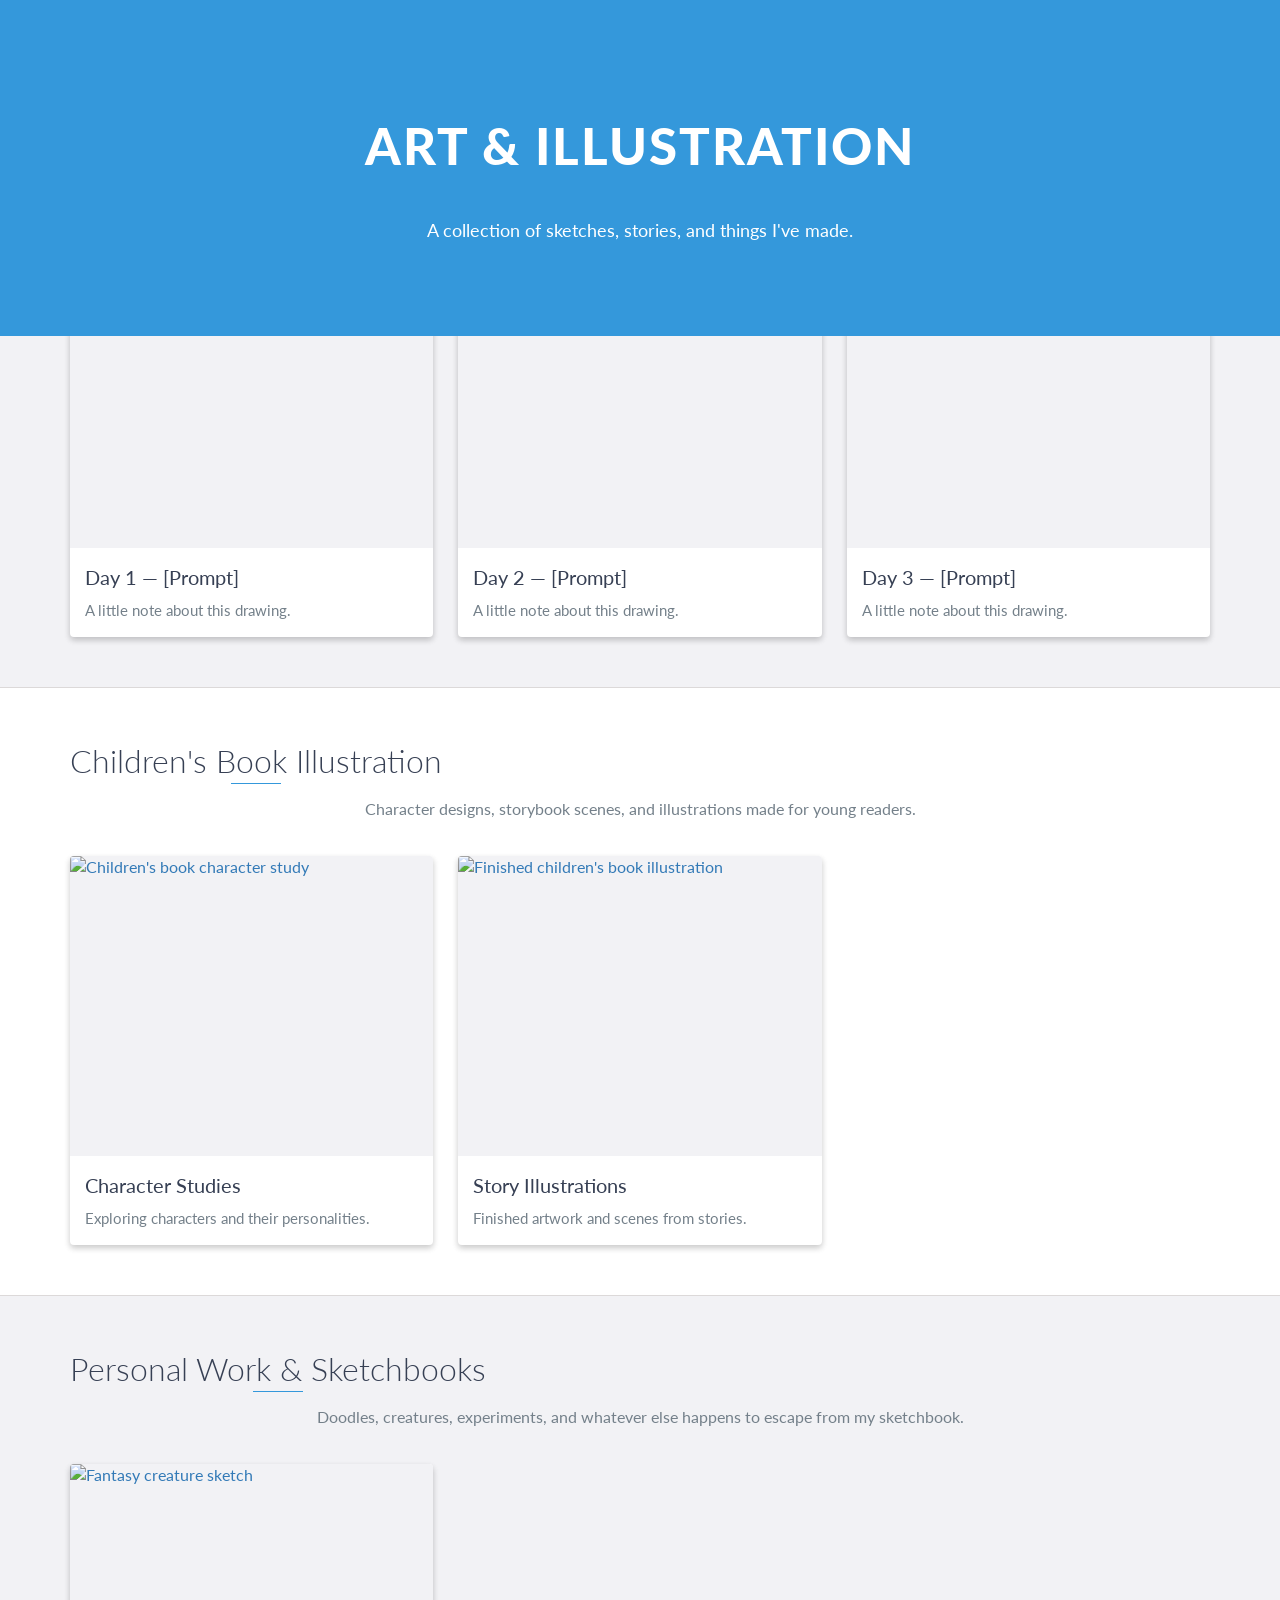
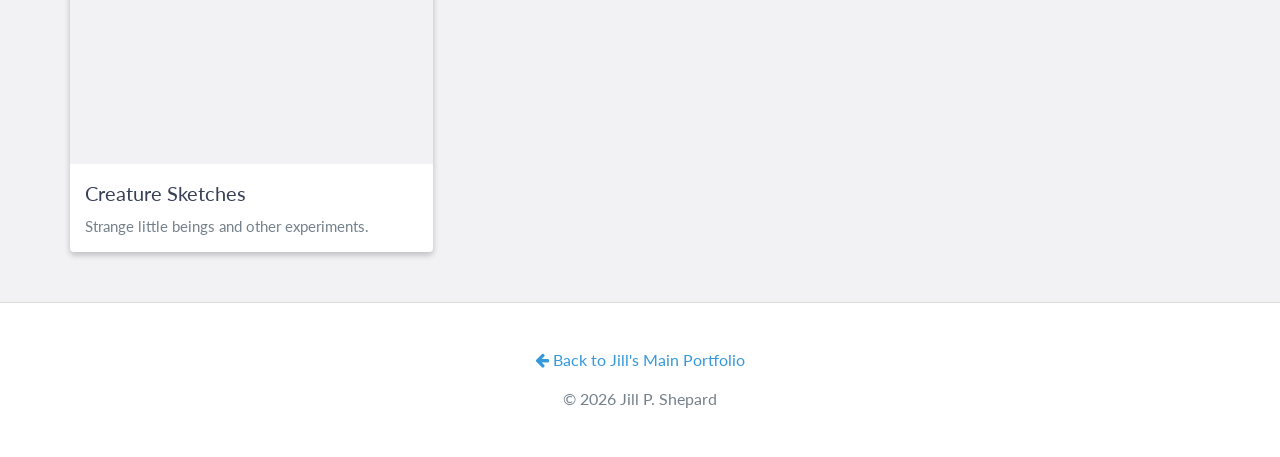
==== art.html @ 9b522738 "added art test page" ====
<!DOCTYPE html>
<html lang="en">
<head>
    <meta charset="utf-8">
    <meta name="viewport" content="width=device-width, initial-scale=1">

    <title>Art Portfolio | Jill P. Shepard</title>

    <link rel="shortcut icon" href="favicon.ico" type="image/x-icon">
    <link href="https://fonts.googleapis.com/css?family=Lato:300,400,700,900"
          rel="stylesheet">
    <link rel="stylesheet" href="libs/font-awesome/css/font-awesome.min.css">
    <link rel="stylesheet" href="css/bootstrap.min.css">
    <link rel="stylesheet" href="css/styles.css">

    <style>
        /* Art portfolio-specific styles */
        .art-nav {
            text-align: center;
            padding: 18px 15px;
            background: #fff;
            border-bottom: 1px solid #dcd9d9;
        }

        .art-nav a {
            display: inline-block;
            padding: 10px 14px;
            color: #3498db;
        }

        .art-hero {
            padding: 75px 15px;
            text-align: center;
            background: #3498db;
            color: #fff;
        }

        .art-hero h1 {
            font-size: 3.2em;
            font-weight: 900;
            text-transform: uppercase;
            letter-spacing: 0.04em;
        }

        .art-hero p {
            font-size: 1.15em;
            color: #fff;
        }

        .art-section {
            padding: 50px 15px;
            border-bottom: 1px solid #dcd9d9;
        }

        .art-section h2 {
            color: #374054;
            text-align: center;
            margin-bottom: 15px;
        }

        .art-description {
            max-width: 700px;
            margin: 0 auto 35px;
            text-align: center;
            color: #74808a;
        }

        .art-grid {
            display: grid;
            grid-template-columns: repeat(3, minmax(0, 1fr));
            gap: 25px;
        }

        .art-card {
            background: #fff;
            border-radius: 4px;
            overflow: hidden;
        }

        .art-card img {
            display: block;
            width: 100%;
            height: 300px;
            object-fit: contain;
            background: #f2f2f5;
            transition: transform 0.25s ease;
        }

        .art-card a:hover img {
            transform: scale(1.02);
        }

        .art-card-info {
            padding: 15px;
        }

        .art-card h3 {
            margin: 0 0 8px;
            color: #374054;
            font-size: 1.25em;
            font-weight: 400;
        }

        .art-card p {
            color: #74808a;
            margin: 0;
            font-size: 0.95em;
        }

        .art-footer {
            padding: 30px 15px;
            text-align: center;
            color: #74808a;
        }

        .art-footer a {
            color: #3498db;
        }

        @media (max-width: 767px) {
            .art-grid {
                grid-template-columns: repeat(2, minmax(0, 1fr));
                gap: 15px;
            }

            .art-card img {
                height: 220px;
            }

            .art-hero h1 {
                font-size: 2.2em;
            }
        }

        @media (max-width: 480px) {
            .art-grid {
                grid-template-columns: 1fr;
            }

            .art-card img {
                height: auto;
                max-height: 500px;
            }
        }
    </style>
</head>

<body>

    <nav class="art-nav" aria-label="Portfolio navigation">
        <a href="index.html">
            <i class="fa fa-arrow-left" aria-hidden="true"></i>
            Main Portfolio
        </a>
        <a href="#inktober">Inktober</a>
        <a href="#childrens-book">Children's Books</a>
        <a href="#personal-work">Personal Work</a>
    </nav>

    <header class="art-hero">
        <h1>Art & Illustration</h1>
        <p>A collection of sketches, stories, and things I've made.</p>
    </header>

    <main>

        <!-- INKTOBER -->
        <section id="inktober" class="art-section background-alt">
            <div class="container">
                <h2 class="heading">Inktober 2026 Sketches</h2>
                <p class="art-description">
                    A month of ink, imagination, and daily drawing.
                    A collection of sketches from Inktober 2026.
                </p>

                <div class="art-grid">

                    <article class="art-card shadow-large">
                        <a href="images/inktober/day-01.jpg"
                           target="_blank"
                           aria-label="View Inktober Day 1 artwork">
                            <img src="images/inktober/day-01.jpg"
                                 alt="Inktober Day 1 sketch"
                                 loading="lazy">
                        </a>
                        <div class="art-card-info">
                            <h3>Day 1 — [Prompt]</h3>
                            <p>A little note about this drawing.</p>
                        </div>
                    </article>

                    <article class="art-card shadow-large">
                        <a href="images/inktober/day-02.jpg"
                           target="_blank"
                           aria-label="View Inktober Day 2 artwork">
                            <img src="images/inktober/day-02.jpg"
                                 alt="Inktober Day 2 sketch"
                                 loading="lazy">
                        </a>
                        <div class="art-card-info">
                            <h3>Day 2 — [Prompt]</h3>
                            <p>A little note about this drawing.</p>
                        </div>
                    </article>

                    <article class="art-card shadow-large">
                        <a href="images/inktober/day-03.jpg"
                           target="_blank"
                           aria-label="View Inktober Day 3 artwork">
                            <img src="images/inktober/day-03.jpg"
                                 alt="Inktober Day 3 sketch"
                                 loading="lazy">
                        </a>
                        <div class="art-card-info">
                            <h3>Day 3 — [Prompt]</h3>
                            <p>A little note about this drawing.</p>
                        </div>
                    </article>

                </div>
            </div>
        </section>

        <!-- CHILDREN'S BOOK ILLUSTRATION -->
        <section id="childrens-book" class="art-section">
            <div class="container">
                <h2 class="heading">Children's Book Illustration</h2>
                <p class="art-description">
                    Character designs, storybook scenes, and illustrations
                    made for young readers.
                </p>

                <div class="art-grid">

                    <article class="art-card shadow-large">
                        <a href="images/childrens-book/character-study.jpg"
                           target="_blank">
                            <img
                                src="images/childrens-book/character-study.jpg"
                                alt="Children's book character study"
                                loading="lazy">
                        </a>
                        <div class="art-card-info">
                            <h3>Character Studies</h3>
                            <p>Exploring characters and their personalities.</p>
                        </div>
                    </article>

                    <article class="art-card shadow-large">
                        <a href="images/childrens-book/finished-illustration.jpg"
                           target="_blank">
                            <img
                                src="images/childrens-book/finished-illustration.jpg"
                                alt="Finished children's book illustration"
                                loading="lazy">
                        </a>
                        <div class="art-card-info">
                            <h3>Story Illustrations</h3>
                            <p>Finished artwork and scenes from stories.</p>
                        </div>
                    </article>

                </div>
            </div>
        </section>

        <!-- PERSONAL WORK -->
        <section id="personal-work" class="art-section background-alt">
            <div class="container">
                <h2 class="heading">Personal Work & Sketchbooks</h2>
                <p class="art-description">
                    Doodles, creatures, experiments, and whatever else
                    happens to escape from my sketchbook.
                </p>

                <div class="art-grid">

                    <article class="art-card shadow-large">
                        <a href="images/personal-art/creature-sketch.jpg"
                           target="_blank">
                            <img
                                src="images/personal-art/creature-sketch.jpg"
                                alt="Fantasy creature sketch"
                                loading="lazy">
                        </a>
                        <div class="art-card-info">
                            <h3>Creature Sketches</h3>
                            <p>Strange little beings and other experiments.</p>
                        </div>
                    </article>

                </div>
            </div>
        </section>

    </main>

    <footer class="art-footer">
        <p>
            <a href="index.html">
                <i class="fa fa-arrow-left" aria-hidden="true"></i>
                Back to Jill's Main Portfolio
            </a>
        </p>
        <p>&copy; 2026 Jill P. Shepard</p>
    </footer>

</body>
</html>
---- css/styles.css ----
/*!
    Title: Dev Portfolio Template
    Version: 1.2.2
    Last Change: 03/25/2020
    Author: Ryan Fitzgerald
    Repo: https://github.com/RyanFitzgerald/devportfolio-template
    Issues: https://github.com/RyanFitzgerald/devportfolio-template/issues

    Description: This file contains all the styles associated with the page
    that don't come from third party libraries. This file gets compiled using
    Gulp and send to the /css folder which is then loaded on the page.
*/body{font-family:'Lato', sans-serif;font-size:16px}body.active{overflow:hidden;z-index:-1}.no-js #experience-timeline>div{background:#fff;padding:10px;margin-bottom:10px;border:1px solid #dcd9d9}.no-js #experience-timeline>div h3{font-size:1.5em;font-weight:300;color:#374054;display:inline-block;margin:0}.no-js #experience-timeline>div h4{font-size:1.2em;font-weight:300;color:#7e8890;margin:0 0 15px 0}.no-js #experience-timeline>div p{color:#74808a;font-size:0.9em;margin:0}.no-js #experience-timeline:before,.no-js #experience-timeline:after{content:none}@keyframes dropHeader{0%{transform:translateY(-100%)}100%{transform:translateY(0)}}header{position:absolute;top:0;left:0;right:0;text-align:center;z-index:10;animation-name:dropHeader;animation-iteration-count:1;animation-timing-function:ease;animation-duration:0.75s}header ul{display:inline-block;background:#fff;text-align:center;padding:10px;margin:0;border-bottom-right-radius:4px;border-bottom-left-radius:4px}header li{display:inline-block}header a{display:block;color:#3498db;padding:10px}header a:hover{color:#217dbb;text-decoration:none;background:#eee;border-radius:4px}header a:focus{color:#3498db;text-decoration:none}header.active{display:block}header.sticky{position:fixed;z-index:999}#menu.active{display:block}#mobile-menu-open{display:none;cursor:pointer;position:fixed;right:15px;top:10px;color:#3498db;font-size:1.5em;z-index:20;padding:0 7px;border-radius:4px;background:#fff}#mobile-menu-close{display:none;text-align:right;width:100%;background:#fff;font-size:1.5em;padding-right:15px;padding-top:10px;cursor:pointer;color:#3498db}#mobile-menu-close span{font-size:0.5em;text-transform:uppercase}#mobile-menu-close i{vertical-align:middle}footer{padding:50px 0}.copyright{padding-top:20px}.copyright p{margin:0;color:#74808a}.top{text-align:center}.top span{cursor:pointer;display:block;margin:15px auto 0 auto;width:35px;height:35px;border-radius:50%;border:3px solid #b9bfc4;text-align:center}.top i{color:#74808a}.social{text-align:right}.social ul{margin:5px 0 0 0;padding:0}.social li{display:inline-block;font-size:1.25em;list-style:none}.social a{display:block;color:#74808a;padding:10px}.social a:hover{color:#3498db}.btn-rounded-white{display:inline-block;color:#fff;padding:15px 25px;border:3px solid #fff;border-radius:30px;transition:.5s ease all}.btn-rounded-blue{display:inline-block;color:#3498db;padding:15px 25px;border:3px solid #3498db;border-radius:30px;transition:.5s ease all}.btn-rounded-white:hover{color:#3498db;background:#fff;text-decoration:none}.btn-rounded-blue:hover{color:#227cb8;background:#97d0f7;text-decoration:none}.shadow{box-shadow:0 1px 3px rgba(0,0,0,0.12),0 1px 2px rgba(0,0,0,0.24)}.shadow-large{box-shadow:0 3px 6px rgba(0,0,0,0.08),0 3px 6px rgba(0,0,0,0.15)}.heading{position:relative;display:inline-block;font-size:2em;font-weight:300;margin:0 0 30px 0}.heading:after{position:absolute;content:'';top:100%;height:1px;width:50px;left:0;right:0;margin:0 auto;background:#3498db}.background-alt{background:#f2f2f5}#lead{position:relative;height:100vh;min-height:500px;max-height:1080px;background:url(../images/lead-bg.jpg);background-size:cover;padding:15px;overflow:hidden}#lead-content{position:absolute;z-index:10;top:50%;left:50%;transform:translate(-50%, -50%);text-align:center}#lead-content h1,#lead-content h2{margin:0}#lead-content h1{color:#fff;font-weight:900;font-size:5em;text-transform:uppercase;letter-spacing:0.05em;line-height:0.9em}#lead-content h2{color:#a0cfee;font-weight:500;font-size:2.25em;margin-bottom:15px}#lead-overlay{position:absolute;height:100%;width:100%;top:0;right:0;bottom:0;left:0;background:rgba(33,125,187,0.95);z-index:1}#lead-down{position:absolute;left:0;right:0;width:100%;text-align:center;z-index:10;bottom:15px;color:#fff}#lead-down span{cursor:pointer;display:block;margin:0 auto;width:35px;height:35px;border-radius:50%;border:3px solid #a0cfee;text-align:center}#lead-down i{animation:pulsate 1.5s ease;animation-iteration-count:infinite;padding-top:5px}@keyframes pulsate{0%{transform:scale(1, 1)}50%{transform:scale(1.2, 1.2)}100%{transform:scale(1, 1)}}#about{padding:75px 15px;border-bottom:1px solid #dcd9d9}#about h2{color:#374054}#about p{color:#74808a;margin:0}#experience{padding:50px 15px;text-align:center;border-bottom:1px solid #dcd9d9}#experience h2{color:#374054}#experience-timeline{margin:30px auto 0 auto;position:relative;max-width:1000px}#experience-timeline:before{position:absolute;content:'';top:0;bottom:0;left:303px;right:auto;height:100%;width:3px;background:#3498db;z-index:0}#experience-timeline:after{position:absolute;content:'';width:3px;height:40px;background:#3498db;background:linear-gradient(to bottom, #3498db, rgba(52,152,219,0));top:100%;left:303px}.vtimeline-content{margin-left:350px;background:#fff;border:1px solid #e6e6e6;padding:15px;border-radius:3px;text-align:left}.vtimeline-content h3{font-size:1.5em;font-weight:300;color:#374054;display:inline-block;margin:0}.vtimeline-content h4{font-size:1.2em;font-weight:300;color:#7e8890;margin:0 0 15px 0}.vtimeline-content p{color:#74808a;font-size:0.9em;margin:0}.vtimeline-point{position:relative;display:block;vertical-align:top;margin-bottom:30px}.vtimeline-icon{position:relative;color:#fff;width:50px;height:50px;background:#3498db;border-radius:50%;float:left;z-index:99;margin-left:280px}.vtimeline-icon i{display:block;font-size:2em;margin-top:10px}.vtimeline-date{width:260px;text-align:right;position:absolute;left:0;top:10px;font-weight:300;color:#374054}#certifications,#publications,#community,#education{padding:50px 15px 20px 15px;border-bottom:1px solid #dcd9d9;text-align:center}#certifications,#publications,#community,#education h2{color:#374054;margin-bottom:50px}.education-block{max-width:700px;margin:0 auto 30px auto;padding:15px;border:1px solid #dcd9d9;text-align:left}.education-block h3{font-weight:500;float:left;margin:0;color:#374054}.education-block span{color:#74808a;float:right}.education-block h4{color:#74808a;clear:both;font-weight:500;margin:0 0 15px 0}.education-block p,.education-block ul{margin:0;color:#74808a;font-size:0.9em}.education-block ul{padding:0 0 0 15px}#projects{padding:50px 15px;border-bottom:1px solid #dcd9d9;text-align:center}#projects h2{color:#374054;margin-bottom:50px}.project{position:relative;max-width:900px;margin:0 auto 30px auto;overflow:hidden;background:#fff;border-radius:4px}.project-image{float:left}.project-info{position:absolute;top:50%;transform:translateY(-50%);margin-left:300px;padding:15px}.project-info h3{font-size:1.5em;font-weight:300;color:#374054;margin:0 0 15px 0}.project-info p{color:#74808a;margin:0 0 15px 0;font-size:0.9em}.no-image .project-info{position:relative;margin:0;padding:30px 15px;transform:none}#more-projects{display:none}#skills{padding:50px 15px;text-align:center}#skills h2{color:#374054;margin-bottom:50px}#skills ul{display:block;margin:0 auto;padding:0;max-width:800px}#skills li{display:inline-block;margin:7px;padding:5px 10px;color:#374054;background:#e4e4ea;list-style:none;cursor:default;font-size:1.2em}#contact{padding:50px 15px;background:#3498db;text-align:center}#contact h2{margin:0 0 15px 0;color:#fff;font-weight:500}#contact-form{max-width:500px;margin:0 auto}#contact-form input,#contact-form textarea{display:block;width:100%;padding:10px;border-radius:4px;border:none;margin-bottom:10px;background:#1d6fa5;color:#fff;transition:.5s ease all}#contact-form input::-webkit-input-placeholder,#contact-form textarea::-webkit-input-placeholder{color:#fff}#contact-form input:-moz-placeholder,#contact-form textarea:-moz-placeholder{color:#fff;opacity:1}#contact-form input::-moz-placeholder,#contact-form textarea::-moz-placeholder{color:#fff;opacity:1}#contact-form input:-ms-input-placeholder,#contact-form textarea:-ms-input-placeholder{color:#fff}#contact-form input:focus,#contact-form textarea:focus{outline:none;background:#16527a}#contact-form textarea{height:150px;resize:none}#contact-form button{display:block;width:100%;background:#fff;border-radius:4px;padding:5px 10px;border:none;color:#3498db;font-weight:700;box-shadow:0 1px 3px rgba(0,0,0,0.12),0 1px 2px rgba(0,0,0,0.24);transition:.5s ease all}#contact-form button:hover{box-shadow:0 10px 20px rgba(0,0,0,0.19),0 6px 6px rgba(0,0,0,0.23)}.optional-section{padding:50px 15px;text-align:center;border-top:1px solid #dcd9d9}.optional-section h2{color:#374054}.optional-section-block{max-width:700px;margin:0 auto 30px auto;padding:15px;border:1px solid #dcd9d9;background:#fff;text-align:center}.optional-section-block h3{font-weight:500;margin:0 0 15px 0;color:#374054}.optional-section-block h4{color:#74808a;clear:both;font-weight:500;margin:0 0 15px 0}.optional-section-block p,.optional-section-block ul{margin:0 0 15px 0;color:#74808a;font-size:0.9em}.optional-section-block ul{padding:0 0 0 15px}@media only screen and (max-width: 750px){#experience-timeline:before,#experience-timeline:after{left:23px}.vtimeline-date{width:auto;text-align:left;position:relative;margin-bottom:15px;display:block;margin-left:70px}.vtimeline-icon{margin-left:0}.vtimeline-content{margin-left:70px}}@media only screen and (max-width: 992px){#lead{height:auto;min-height:auto;max-height:auto;padding:100px 15px}#lead-content{position:relative;transform:none;left:auto;top:auto}#lead-content h1{font-size:3em}#lead-content h2{font-size:1.75em}#about{text-align:center}#about p{text-align:left}}@media only screen and (max-width: 768px){header{position:fixed;display:none;z-index:999;animation:none;bottom:0;height:100%}#mobile-menu-open,#mobile-menu-close{display:block}#menu{height:100%;overflow-y:auto;box-shadow:none;border-radius:0;width:100%}#menu li{display:block;margin-bottom:10px}#lead-content h1{font-size:2em}#lead-content h2{font-size:1.3em}#lead-content a{padding:10px 20px}#lead-down{display:none}.education-block h3,.education-block span{float:none}.project-image{display:none}.project-info{position:relative;margin:0;padding:30px 15px;top:auto;transform:none}footer{text-align:center}.social{text-align:center}}@media only screen and (max-width: 480px){#lead-content h1{font-size:1.5em}#lead-content h2{font-size:1em}#lead-content a{font-size:0.9em;padding:5px 10px}}
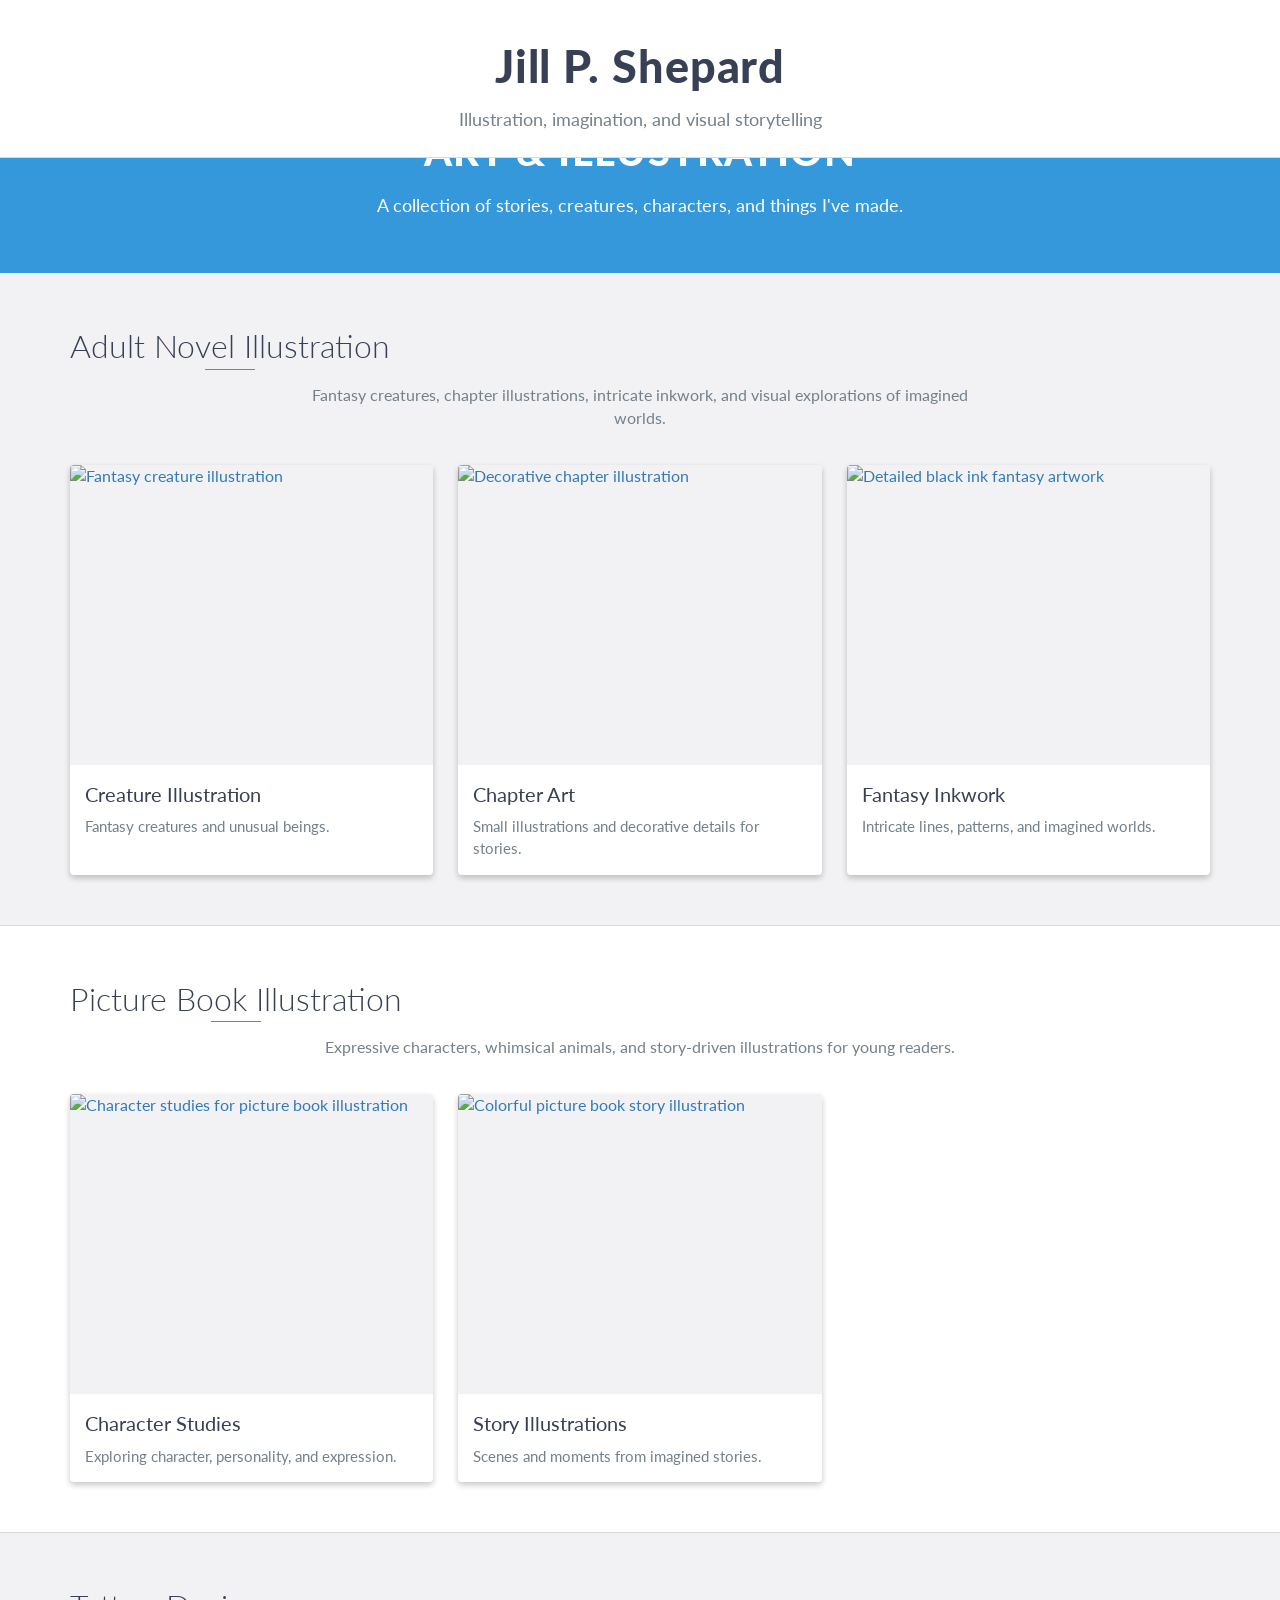
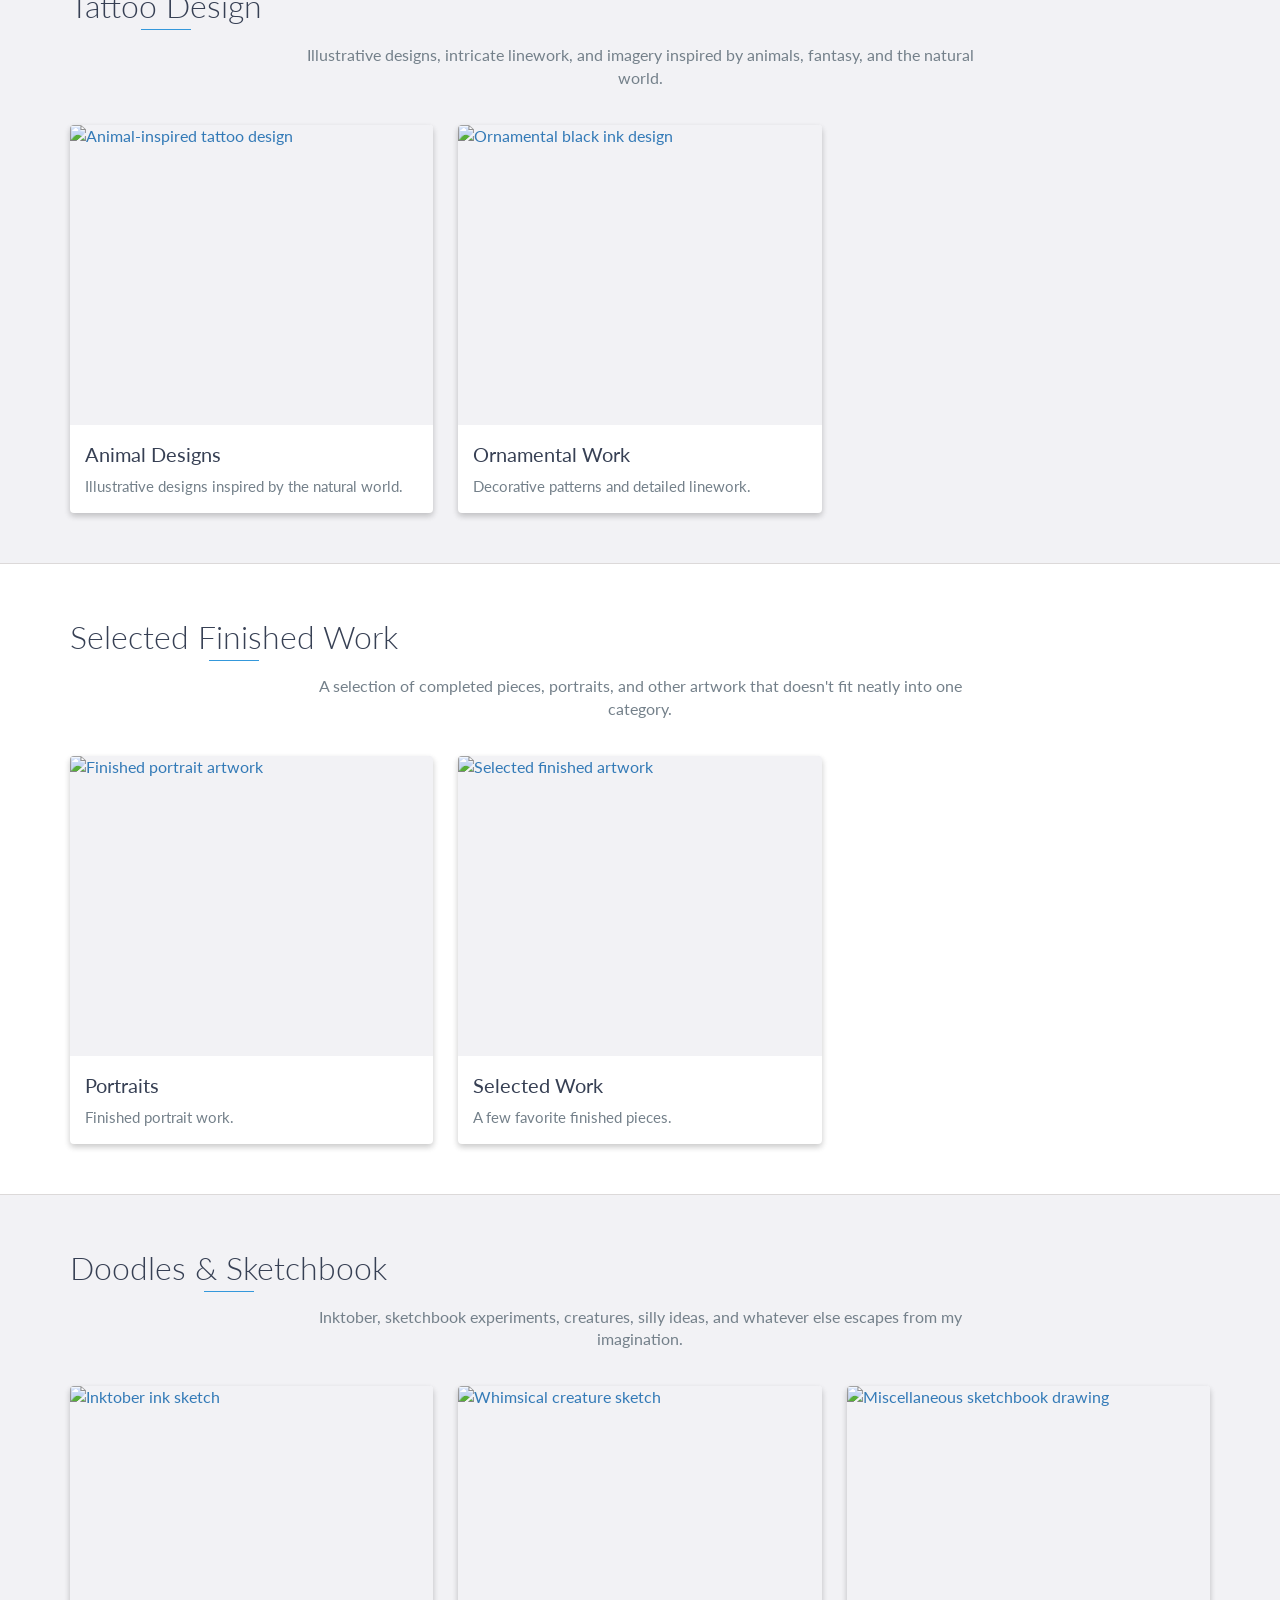
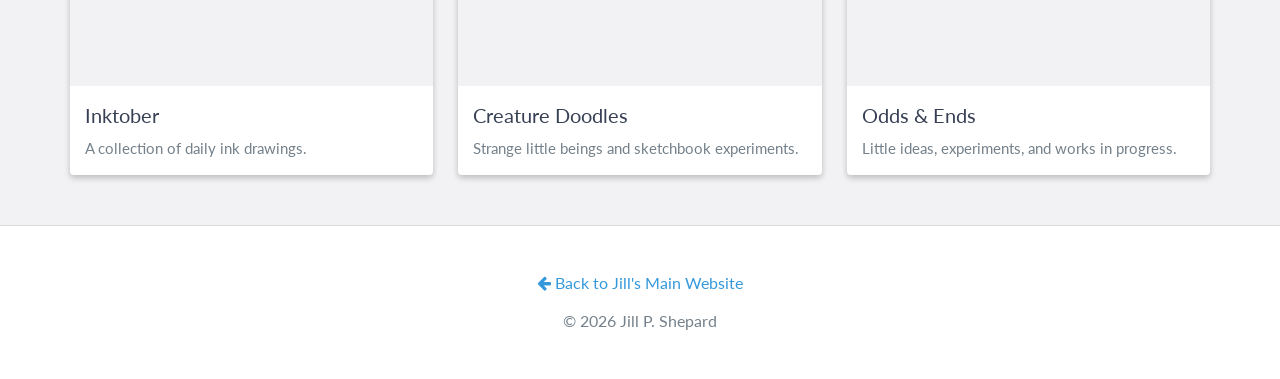
==== commit 1ff7a630: "update index to current year and update art page layout" ====
--- a/art.html
+++ b/art.html
@@ -5,7 +5,7 @@
     <meta charset="utf-8">
     <meta name="viewport" content="width=device-width, initial-scale=1">
 
-    <title>Art Portfolio | Jill P. Shepard</title>
+    <title>Art & Illustration | Jill P. Shepard</title>
 
     <link rel="shortcut icon" href="favicon.ico" type="image/x-icon">
     <link href="https://fonts.googleapis.com/css?family=Lato:300,400,700,900"
@@ -16,34 +16,58 @@
 
     <style>
         /* Art portfolio-specific styles */
-        .art-nav {
-            text-align: center;
-            padding: 18px 15px;
+        .art-header {
+            padding: 35px 15px 25px;
+            text-align: center;
             background: #fff;
             border-bottom: 1px solid #dcd9d9;
         }
 
+        .art-header h1 {
+            margin: 0 0 8px;
+            color: #374054;
+            font-size: 2.8em;
+            font-weight: 900;
+            letter-spacing: 0.02em;
+        }
+
+        .art-header p {
+            margin: 0;
+            color: #74808a;
+            font-size: 1.1em;
+        }
+
+        .art-nav {
+            text-align: center;
+            padding: 14px 15px;
+            background: #fff;
+            border-bottom: 1px solid #dcd9d9;
+        }
+
         .art-nav a {
             display: inline-block;
-            padding: 10px 14px;
+            padding: 8px 12px;
             color: #3498db;
         }
 
         .art-hero {
-            padding: 75px 15px;
+            padding: 55px 15px;
             text-align: center;
             background: #3498db;
             color: #fff;
         }
 
-        .art-hero h1 {
-            font-size: 3.2em;
+        .art-hero h2 {
+            margin: 0 0 12px;
+            color: #fff;
+            font-size: 2.5em;
             font-weight: 900;
             text-transform: uppercase;
             letter-spacing: 0.04em;
         }
 
         .art-hero p {
+            margin: 0;
             font-size: 1.15em;
             color: #fff;
         }
@@ -51,6 +75,7 @@
         .art-section {
             padding: 50px 15px;
             border-bottom: 1px solid #dcd9d9;
+            scroll-margin-top: 20px;
         }
 
         .art-section h2 {
@@ -76,6 +101,12 @@
             background: #fff;
             border-radius: 4px;
             overflow: hidden;
+        }
+
+        .art-card a {
+            display: block;
+            overflow: hidden;
+            background: #f2f2f5;
         }
 
         .art-card img {
@@ -128,8 +159,16 @@
                 height: 220px;
             }
 
-            .art-hero h1 {
+            .art-header h1 {
                 font-size: 2.2em;
+            }
+
+            .art-hero h2 {
+                font-size: 2em;
+            }
+
+            .art-nav a {
+                padding: 8px;
             }
         }
 
@@ -148,73 +187,86 @@
 
 <body>
 
+    <!-- NAME AT THE TOP -->
+    <header class="art-header">
+        <h1>Jill P. Shepard</h1>
+        <p>Illustration, imagination, and visual storytelling</p>
+    </header>
+
+    <!-- PORTFOLIO NAVIGATION -->
     <nav class="art-nav" aria-label="Portfolio navigation">
         <a href="index.html">
             <i class="fa fa-arrow-left" aria-hidden="true"></i>
-            Main Portfolio
+            Main Website
         </a>
-        <a href="#inktober">Inktober</a>
-        <a href="#childrens-book">Children's Books</a>
-        <a href="#personal-work">Personal Work</a>
+        <a href="#adult-novel">Adult Novel Illustration</a>
+        <a href="#picture-book">Picture Book Illustration</a>
+        <a href="#tattoo-design">Tattoo Design</a>
+        <a href="#finished-work">Selected Finished Work</a>
+        <a href="#doodles">Doodles & Sketchbook</a>
     </nav>
 
-    <header class="art-hero">
-        <h1>Art & Illustration</h1>
-        <p>A collection of sketches, stories, and things I've made.</p>
-    </header>
+    <!-- INTRODUCTION -->
+    <div class="art-hero">
+        <h2>Art & Illustration</h2>
+        <p>A collection of stories, creatures, characters, and things I've made.</p>
+    </div>
 
     <main>
 
-        <!-- INKTOBER -->
-        <section id="inktober" class="art-section background-alt">
+        <!-- ADULT NOVEL ILLUSTRATION -->
+        <section id="adult-novel" class="art-section background-alt">
             <div class="container">
-                <h2 class="heading">Inktober 2026 Sketches</h2>
+                <h2 class="heading">Adult Novel Illustration</h2>
                 <p class="art-description">
-                    A month of ink, imagination, and daily drawing.
-                    A collection of sketches from Inktober 2026.
+                    Fantasy creatures, chapter illustrations, intricate inkwork,
+                    and visual explorations of imagined worlds.
                 </p>
 
                 <div class="art-grid">
 
                     <article class="art-card shadow-large">
-                        <a href="images/inktober/day-01.jpg"
-                           target="_blank"
-                           aria-label="View Inktober Day 1 artwork">
-                            <img src="images/inktober/day-01.jpg"
-                                 alt="Inktober Day 1 sketch"
-                                 loading="lazy">
-                        </a>
-                        <div class="art-card-info">
-                            <h3>Day 1 — [Prompt]</h3>
-                            <p>A little note about this drawing.</p>
-                        </div>
-                    </article>
-
-                    <article class="art-card shadow-large">
-                        <a href="images/inktober/day-02.jpg"
-                           target="_blank"
-                           aria-label="View Inktober Day 2 artwork">
-                            <img src="images/inktober/day-02.jpg"
-                                 alt="Inktober Day 2 sketch"
-                                 loading="lazy">
-                        </a>
-                        <div class="art-card-info">
-                            <h3>Day 2 — [Prompt]</h3>
-                            <p>A little note about this drawing.</p>
-                        </div>
-                    </article>
-
-                    <article class="art-card shadow-large">
-                        <a href="images/inktober/day-03.jpg"
-                           target="_blank"
-                           aria-label="View Inktober Day 3 artwork">
-                            <img src="images/inktober/day-03.jpg"
-                                 alt="Inktober Day 3 sketch"
-                                 loading="lazy">
-                        </a>
-                        <div class="art-card-info">
-                            <h3>Day 3 — [Prompt]</h3>
-                            <p>A little note about this drawing.</p>
+                        <a href="images/adult-novel/creature-illustration.jpg"
+                           target="_blank"
+                           rel="noopener noreferrer"
+                           aria-label="View creature illustration">
+                            <img src="images/adult-novel/creature-illustration.jpg"
+                                 alt="Fantasy creature illustration"
+                                 loading="lazy">
+                        </a>
+                        <div class="art-card-info">
+                            <h3>Creature Illustration</h3>
+                            <p>Fantasy creatures and unusual beings.</p>
+                        </div>
+                    </article>
+
+                    <article class="art-card shadow-large">
+                        <a href="images/adult-novel/chapter-art.jpg"
+                           target="_blank"
+                           rel="noopener noreferrer"
+                           aria-label="View chapter illustration">
+                            <img src="images/adult-novel/chapter-art.jpg"
+                                 alt="Decorative chapter illustration"
+                                 loading="lazy">
+                        </a>
+                        <div class="art-card-info">
+                            <h3>Chapter Art</h3>
+                            <p>Small illustrations and decorative details for stories.</p>
+                        </div>
+                    </article>
+
+                    <article class="art-card shadow-large">
+                        <a href="images/adult-novel/fantasy-ink.jpg"
+                           target="_blank"
+                           rel="noopener noreferrer"
+                           aria-label="View fantasy ink illustration">
+                            <img src="images/adult-novel/fantasy-ink.jpg"
+                                 alt="Detailed black ink fantasy artwork"
+                                 loading="lazy">
+                        </a>
+                        <div class="art-card-info">
+                            <h3>Fantasy Inkwork</h3>
+                            <p>Intricate lines, patterns, and imagined worlds.</p>
                         </div>
                     </article>
 
@@ -222,42 +274,44 @@
             </div>
         </section>
 
-        <!-- CHILDREN'S BOOK ILLUSTRATION -->
-        <section id="childrens-book" class="art-section">
+        <!-- PICTURE BOOK ILLUSTRATION -->
+        <section id="picture-book" class="art-section">
             <div class="container">
-                <h2 class="heading">Children's Book Illustration</h2>
+                <h2 class="heading">Picture Book Illustration</h2>
                 <p class="art-description">
-                    Character designs, storybook scenes, and illustrations
-                    made for young readers.
+                    Expressive characters, whimsical animals, and story-driven
+                    illustrations for young readers.
                 </p>
 
                 <div class="art-grid">
 
                     <article class="art-card shadow-large">
-                        <a href="images/childrens-book/character-study.jpg"
-                           target="_blank">
-                            <img
-                                src="images/childrens-book/character-study.jpg"
-                                alt="Children's book character study"
-                                loading="lazy">
+                        <a href="images/picture-book/character-studies.jpg"
+                           target="_blank"
+                           rel="noopener noreferrer"
+                           aria-label="View picture book character studies">
+                            <img src="images/picture-book/character-studies.jpg"
+                                 alt="Character studies for picture book illustration"
+                                 loading="lazy">
                         </a>
                         <div class="art-card-info">
                             <h3>Character Studies</h3>
-                            <p>Exploring characters and their personalities.</p>
-                        </div>
-                    </article>
-
-                    <article class="art-card shadow-large">
-                        <a href="images/childrens-book/finished-illustration.jpg"
-                           target="_blank">
-                            <img
-                                src="images/childrens-book/finished-illustration.jpg"
-                                alt="Finished children's book illustration"
-                                loading="lazy">
+                            <p>Exploring character, personality, and expression.</p>
+                        </div>
+                    </article>
+
+                    <article class="art-card shadow-large">
+                        <a href="images/picture-book/story-illustration.jpg"
+                           target="_blank"
+                           rel="noopener noreferrer"
+                           aria-label="View picture book story illustration">
+                            <img src="images/picture-book/story-illustration.jpg"
+                                 alt="Colorful picture book story illustration"
+                                 loading="lazy">
                         </a>
                         <div class="art-card-info">
                             <h3>Story Illustrations</h3>
-                            <p>Finished artwork and scenes from stories.</p>
+                            <p>Scenes and moments from imagined stories.</p>
                         </div>
                     </article>
 
@@ -265,28 +319,149 @@
             </div>
         </section>
 
-        <!-- PERSONAL WORK -->
-        <section id="personal-work" class="art-section background-alt">
+        <!-- TATTOO DESIGN -->
+        <section id="tattoo-design" class="art-section background-alt">
             <div class="container">
-                <h2 class="heading">Personal Work & Sketchbooks</h2>
+                <h2 class="heading">Tattoo Design</h2>
                 <p class="art-description">
-                    Doodles, creatures, experiments, and whatever else
-                    happens to escape from my sketchbook.
+                    Illustrative designs, intricate linework, and imagery inspired
+                    by animals, fantasy, and the natural world.
                 </p>
 
                 <div class="art-grid">
 
                     <article class="art-card shadow-large">
-                        <a href="images/personal-art/creature-sketch.jpg"
-                           target="_blank">
-                            <img
-                                src="images/personal-art/creature-sketch.jpg"
-                                alt="Fantasy creature sketch"
-                                loading="lazy">
-                        </a>
-                        <div class="art-card-info">
-                            <h3>Creature Sketches</h3>
-                            <p>Strange little beings and other experiments.</p>
+                        <a href="images/tattoo-design/animal-design.jpg"
+                           target="_blank"
+                           rel="noopener noreferrer"
+                           aria-label="View animal tattoo design">
+                            <img src="images/tattoo-design/animal-design.jpg"
+                                 alt="Animal-inspired tattoo design"
+                                 loading="lazy">
+                        </a>
+                        <div class="art-card-info">
+                            <h3>Animal Designs</h3>
+                            <p>Illustrative designs inspired by the natural world.</p>
+                        </div>
+                    </article>
+
+                    <article class="art-card shadow-large">
+                        <a href="images/tattoo-design/ornamental-design.jpg"
+                           target="_blank"
+                           rel="noopener noreferrer"
+                           aria-label="View ornamental tattoo design">
+                            <img src="images/tattoo-design/ornamental-design.jpg"
+                                 alt="Ornamental black ink design"
+                                 loading="lazy">
+                        </a>
+                        <div class="art-card-info">
+                            <h3>Ornamental Work</h3>
+                            <p>Decorative patterns and detailed linework.</p>
+                        </div>
+                    </article>
+
+                </div>
+            </div>
+        </section>
+
+        <!-- SELECTED FINISHED WORK -->
+        <section id="finished-work" class="art-section">
+            <div class="container">
+                <h2 class="heading">Selected Finished Work</h2>
+                <p class="art-description">
+                    A selection of completed pieces, portraits, and other artwork
+                    that doesn't fit neatly into one category.
+                </p>
+
+                <div class="art-grid">
+
+                    <article class="art-card shadow-large">
+                        <a href="images/finished-work/portrait.jpg"
+                           target="_blank"
+                           rel="noopener noreferrer"
+                           aria-label="View finished portrait">
+                            <img src="images/finished-work/portrait.jpg"
+                                 alt="Finished portrait artwork"
+                                 loading="lazy">
+                        </a>
+                        <div class="art-card-info">
+                            <h3>Portraits</h3>
+                            <p>Finished portrait work.</p>
+                        </div>
+                    </article>
+
+                    <article class="art-card shadow-large">
+                        <a href="images/finished-work/featured-piece.jpg"
+                           target="_blank"
+                           rel="noopener noreferrer"
+                           aria-label="View selected finished artwork">
+                            <img src="images/finished-work/featured-piece.jpg"
+                                 alt="Selected finished artwork"
+                                 loading="lazy">
+                        </a>
+                        <div class="art-card-info">
+                            <h3>Selected Work</h3>
+                            <p>A few favorite finished pieces.</p>
+                        </div>
+                    </article>
+
+                </div>
+            </div>
+        </section>
+
+        <!-- DOODLES & SKETCHBOOK -->
+        <section id="doodles" class="art-section background-alt">
+            <div class="container">
+                <h2 class="heading">Doodles & Sketchbook</h2>
+                <p class="art-description">
+                    Inktober, sketchbook experiments, creatures, silly ideas,
+                    and whatever else escapes from my imagination.
+                </p>
+
+                <div class="art-grid">
+
+                    <article class="art-card shadow-large">
+                        <a href="images/doodles/inktober-day-01.jpg"
+                           target="_blank"
+                           rel="noopener noreferrer"
+                           aria-label="View Inktober sketch">
+                            <img src="images/doodles/inktober-day-01.jpg"
+                                 alt="Inktober ink sketch"
+                                 loading="lazy">
+                        </a>
+                        <div class="art-card-info">
+                            <h3>Inktober</h3>
+                            <p>A collection of daily ink drawings.</p>
+                        </div>
+                    </article>
+
+                    <article class="art-card shadow-large">
+                        <a href="images/doodles/creature-sketch.jpg"
+                           target="_blank"
+                           rel="noopener noreferrer"
+                           aria-label="View creature doodle">
+                            <img src="images/doodles/creature-sketch.jpg"
+                                 alt="Whimsical creature sketch"
+                                 loading="lazy">
+                        </a>
+                        <div class="art-card-info">
+                            <h3>Creature Doodles</h3>
+                            <p>Strange little beings and sketchbook experiments.</p>
+                        </div>
+                    </article>
+
+                    <article class="art-card shadow-large">
+                        <a href="images/doodles/misc-sketch.jpg"
+                           target="_blank"
+                           rel="noopener noreferrer"
+                           aria-label="View miscellaneous sketch">
+                            <img src="images/doodles/misc-sketch.jpg"
+                                 alt="Miscellaneous sketchbook drawing"
+                                 loading="lazy">
+                        </a>
+                        <div class="art-card-info">
+                            <h3>Odds & Ends</h3>
+                            <p>Little ideas, experiments, and works in progress.</p>
                         </div>
                     </article>
 
@@ -300,7 +475,7 @@
         <p>
             <a href="index.html">
                 <i class="fa fa-arrow-left" aria-hidden="true"></i>
-                Back to Jill's Main Portfolio
+                Back to Jill's Main Website
             </a>
         </p>
         <p>&copy; 2026 Jill P. Shepard</p>
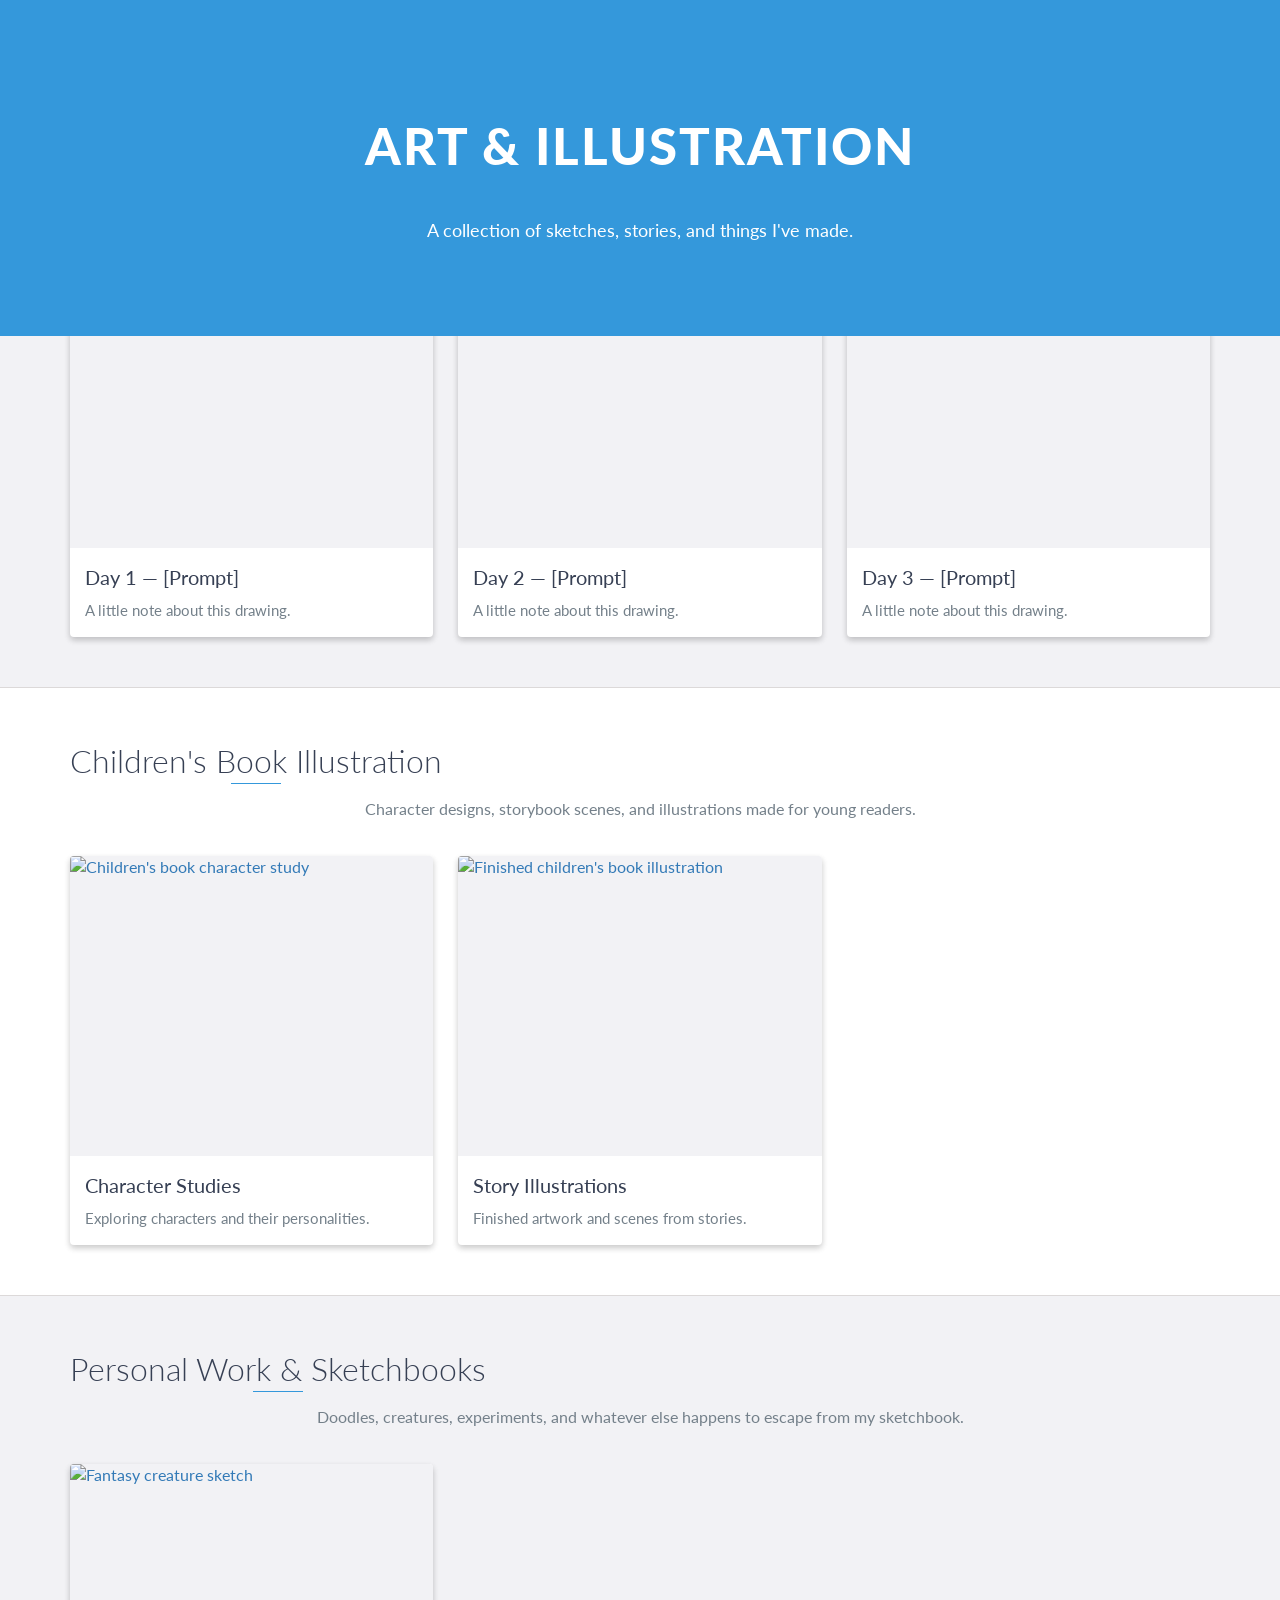
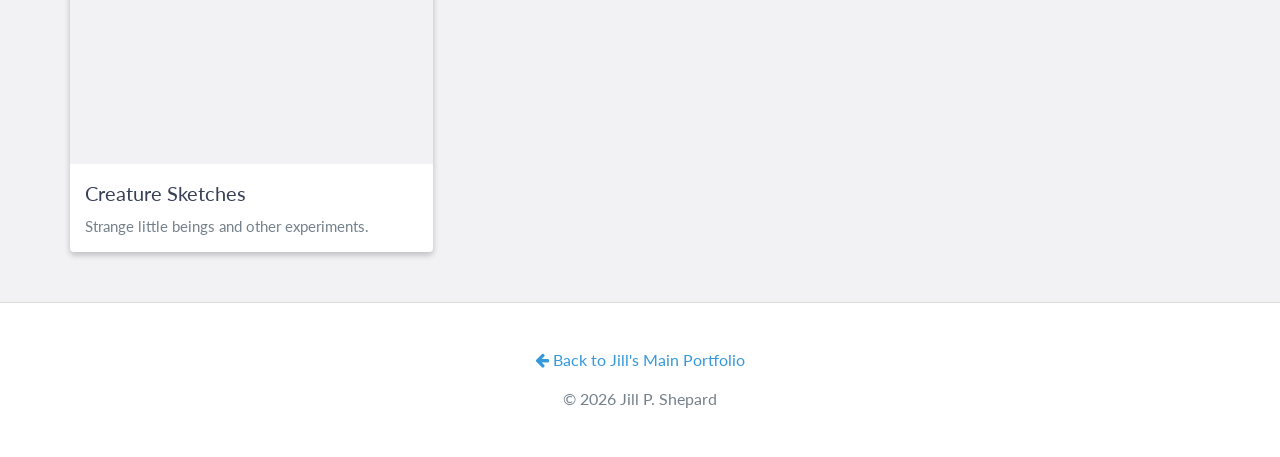
==== commit 50781686: "reverted art page to simpler layout" ====
--- a/art.html
+++ b/art.html
@@ -5,7 +5,7 @@
     <meta charset="utf-8">
     <meta name="viewport" content="width=device-width, initial-scale=1">
 
-    <title>Art & Illustration | Jill P. Shepard</title>
+    <title>Art Portfolio | Jill P. Shepard</title>
 
     <link rel="shortcut icon" href="favicon.ico" type="image/x-icon">
     <link href="https://fonts.googleapis.com/css?family=Lato:300,400,700,900"
@@ -16,58 +16,34 @@
 
     <style>
         /* Art portfolio-specific styles */
-        .art-header {
-            padding: 35px 15px 25px;
-            text-align: center;
+        .art-nav {
+            text-align: center;
+            padding: 18px 15px;
             background: #fff;
             border-bottom: 1px solid #dcd9d9;
         }
 
-        .art-header h1 {
-            margin: 0 0 8px;
-            color: #374054;
-            font-size: 2.8em;
-            font-weight: 900;
-            letter-spacing: 0.02em;
-        }
-
-        .art-header p {
-            margin: 0;
-            color: #74808a;
-            font-size: 1.1em;
-        }
-
-        .art-nav {
-            text-align: center;
-            padding: 14px 15px;
-            background: #fff;
-            border-bottom: 1px solid #dcd9d9;
-        }
-
         .art-nav a {
             display: inline-block;
-            padding: 8px 12px;
+            padding: 10px 14px;
             color: #3498db;
         }
 
         .art-hero {
-            padding: 55px 15px;
+            padding: 75px 15px;
             text-align: center;
             background: #3498db;
             color: #fff;
         }
 
-        .art-hero h2 {
-            margin: 0 0 12px;
-            color: #fff;
-            font-size: 2.5em;
+        .art-hero h1 {
+            font-size: 3.2em;
             font-weight: 900;
             text-transform: uppercase;
             letter-spacing: 0.04em;
         }
 
         .art-hero p {
-            margin: 0;
             font-size: 1.15em;
             color: #fff;
         }
@@ -75,7 +51,6 @@
         .art-section {
             padding: 50px 15px;
             border-bottom: 1px solid #dcd9d9;
-            scroll-margin-top: 20px;
         }
 
         .art-section h2 {
@@ -101,12 +76,6 @@
             background: #fff;
             border-radius: 4px;
             overflow: hidden;
-        }
-
-        .art-card a {
-            display: block;
-            overflow: hidden;
-            background: #f2f2f5;
         }
 
         .art-card img {
@@ -159,16 +128,8 @@
                 height: 220px;
             }
 
-            .art-header h1 {
+            .art-hero h1 {
                 font-size: 2.2em;
-            }
-
-            .art-hero h2 {
-                font-size: 2em;
-            }
-
-            .art-nav a {
-                padding: 8px;
             }
         }
 
@@ -187,86 +148,73 @@
 
 <body>
 
-    <!-- NAME AT THE TOP -->
-    <header class="art-header">
-        <h1>Jill P. Shepard</h1>
-        <p>Illustration, imagination, and visual storytelling</p>
-    </header>
-
-    <!-- PORTFOLIO NAVIGATION -->
     <nav class="art-nav" aria-label="Portfolio navigation">
         <a href="index.html">
             <i class="fa fa-arrow-left" aria-hidden="true"></i>
-            Main Website
+            Main Portfolio
         </a>
-        <a href="#adult-novel">Adult Novel Illustration</a>
-        <a href="#picture-book">Picture Book Illustration</a>
-        <a href="#tattoo-design">Tattoo Design</a>
-        <a href="#finished-work">Selected Finished Work</a>
-        <a href="#doodles">Doodles & Sketchbook</a>
+        <a href="#inktober">Inktober</a>
+        <a href="#childrens-book">Children's Books</a>
+        <a href="#personal-work">Personal Work</a>
     </nav>
 
-    <!-- INTRODUCTION -->
-    <div class="art-hero">
-        <h2>Art & Illustration</h2>
-        <p>A collection of stories, creatures, characters, and things I've made.</p>
-    </div>
+    <header class="art-hero">
+        <h1>Art & Illustration</h1>
+        <p>A collection of sketches, stories, and things I've made.</p>
+    </header>
 
     <main>
 
-        <!-- ADULT NOVEL ILLUSTRATION -->
-        <section id="adult-novel" class="art-section background-alt">
+        <!-- INKTOBER -->
+        <section id="inktober" class="art-section background-alt">
             <div class="container">
-                <h2 class="heading">Adult Novel Illustration</h2>
+                <h2 class="heading">Inktober 2026 Sketches</h2>
                 <p class="art-description">
-                    Fantasy creatures, chapter illustrations, intricate inkwork,
-                    and visual explorations of imagined worlds.
+                    A month of ink, imagination, and daily drawing.
+                    A collection of sketches from Inktober 2026.
                 </p>
 
                 <div class="art-grid">
 
                     <article class="art-card shadow-large">
-                        <a href="images/adult-novel/creature-illustration.jpg"
+                        <a href="images/inktober/day-01.jpg"
                            target="_blank"
-                           rel="noopener noreferrer"
-                           aria-label="View creature illustration">
-                            <img src="images/adult-novel/creature-illustration.jpg"
-                                 alt="Fantasy creature illustration"
+                           aria-label="View Inktober Day 1 artwork">
+                            <img src="images/inktober/day-01.jpg"
+                                 alt="Inktober Day 1 sketch"
                                  loading="lazy">
                         </a>
                         <div class="art-card-info">
-                            <h3>Creature Illustration</h3>
-                            <p>Fantasy creatures and unusual beings.</p>
-                        </div>
-                    </article>
-
-                    <article class="art-card shadow-large">
-                        <a href="images/adult-novel/chapter-art.jpg"
+                            <h3>Day 1 — [Prompt]</h3>
+                            <p>A little note about this drawing.</p>
+                        </div>
+                    </article>
+
+                    <article class="art-card shadow-large">
+                        <a href="images/inktober/day-02.jpg"
                            target="_blank"
-                           rel="noopener noreferrer"
-                           aria-label="View chapter illustration">
-                            <img src="images/adult-novel/chapter-art.jpg"
-                                 alt="Decorative chapter illustration"
+                           aria-label="View Inktober Day 2 artwork">
+                            <img src="images/inktober/day-02.jpg"
+                                 alt="Inktober Day 2 sketch"
                                  loading="lazy">
                         </a>
                         <div class="art-card-info">
-                            <h3>Chapter Art</h3>
-                            <p>Small illustrations and decorative details for stories.</p>
-                        </div>
-                    </article>
-
-                    <article class="art-card shadow-large">
-                        <a href="images/adult-novel/fantasy-ink.jpg"
+                            <h3>Day 2 — [Prompt]</h3>
+                            <p>A little note about this drawing.</p>
+                        </div>
+                    </article>
+
+                    <article class="art-card shadow-large">
+                        <a href="images/inktober/day-03.jpg"
                            target="_blank"
-                           rel="noopener noreferrer"
-                           aria-label="View fantasy ink illustration">
-                            <img src="images/adult-novel/fantasy-ink.jpg"
-                                 alt="Detailed black ink fantasy artwork"
+                           aria-label="View Inktober Day 3 artwork">
+                            <img src="images/inktober/day-03.jpg"
+                                 alt="Inktober Day 3 sketch"
                                  loading="lazy">
                         </a>
                         <div class="art-card-info">
-                            <h3>Fantasy Inkwork</h3>
-                            <p>Intricate lines, patterns, and imagined worlds.</p>
+                            <h3>Day 3 — [Prompt]</h3>
+                            <p>A little note about this drawing.</p>
                         </div>
                     </article>
 
@@ -274,44 +222,42 @@
             </div>
         </section>
 
-        <!-- PICTURE BOOK ILLUSTRATION -->
-        <section id="picture-book" class="art-section">
+        <!-- CHILDREN'S BOOK ILLUSTRATION -->
+        <section id="childrens-book" class="art-section">
             <div class="container">
-                <h2 class="heading">Picture Book Illustration</h2>
+                <h2 class="heading">Children's Book Illustration</h2>
                 <p class="art-description">
-                    Expressive characters, whimsical animals, and story-driven
-                    illustrations for young readers.
+                    Character designs, storybook scenes, and illustrations
+                    made for young readers.
                 </p>
 
                 <div class="art-grid">
 
                     <article class="art-card shadow-large">
-                        <a href="images/picture-book/character-studies.jpg"
-                           target="_blank"
-                           rel="noopener noreferrer"
-                           aria-label="View picture book character studies">
-                            <img src="images/picture-book/character-studies.jpg"
-                                 alt="Character studies for picture book illustration"
-                                 loading="lazy">
+                        <a href="images/childrens-book/character-study.jpg"
+                           target="_blank">
+                            <img
+                                src="images/childrens-book/character-study.jpg"
+                                alt="Children's book character study"
+                                loading="lazy">
                         </a>
                         <div class="art-card-info">
                             <h3>Character Studies</h3>
-                            <p>Exploring character, personality, and expression.</p>
-                        </div>
-                    </article>
-
-                    <article class="art-card shadow-large">
-                        <a href="images/picture-book/story-illustration.jpg"
-                           target="_blank"
-                           rel="noopener noreferrer"
-                           aria-label="View picture book story illustration">
-                            <img src="images/picture-book/story-illustration.jpg"
-                                 alt="Colorful picture book story illustration"
-                                 loading="lazy">
+                            <p>Exploring characters and their personalities.</p>
+                        </div>
+                    </article>
+
+                    <article class="art-card shadow-large">
+                        <a href="images/childrens-book/finished-illustration.jpg"
+                           target="_blank">
+                            <img
+                                src="images/childrens-book/finished-illustration.jpg"
+                                alt="Finished children's book illustration"
+                                loading="lazy">
                         </a>
                         <div class="art-card-info">
                             <h3>Story Illustrations</h3>
-                            <p>Scenes and moments from imagined stories.</p>
+                            <p>Finished artwork and scenes from stories.</p>
                         </div>
                     </article>
 
@@ -319,149 +265,28 @@
             </div>
         </section>
 
-        <!-- TATTOO DESIGN -->
-        <section id="tattoo-design" class="art-section background-alt">
+        <!-- PERSONAL WORK -->
+        <section id="personal-work" class="art-section background-alt">
             <div class="container">
-                <h2 class="heading">Tattoo Design</h2>
+                <h2 class="heading">Personal Work & Sketchbooks</h2>
                 <p class="art-description">
-                    Illustrative designs, intricate linework, and imagery inspired
-                    by animals, fantasy, and the natural world.
+                    Doodles, creatures, experiments, and whatever else
+                    happens to escape from my sketchbook.
                 </p>
 
                 <div class="art-grid">
 
                     <article class="art-card shadow-large">
-                        <a href="images/tattoo-design/animal-design.jpg"
-                           target="_blank"
-                           rel="noopener noreferrer"
-                           aria-label="View animal tattoo design">
-                            <img src="images/tattoo-design/animal-design.jpg"
-                                 alt="Animal-inspired tattoo design"
-                                 loading="lazy">
-                        </a>
-                        <div class="art-card-info">
-                            <h3>Animal Designs</h3>
-                            <p>Illustrative designs inspired by the natural world.</p>
-                        </div>
-                    </article>
-
-                    <article class="art-card shadow-large">
-                        <a href="images/tattoo-design/ornamental-design.jpg"
-                           target="_blank"
-                           rel="noopener noreferrer"
-                           aria-label="View ornamental tattoo design">
-                            <img src="images/tattoo-design/ornamental-design.jpg"
-                                 alt="Ornamental black ink design"
-                                 loading="lazy">
-                        </a>
-                        <div class="art-card-info">
-                            <h3>Ornamental Work</h3>
-                            <p>Decorative patterns and detailed linework.</p>
-                        </div>
-                    </article>
-
-                </div>
-            </div>
-        </section>
-
-        <!-- SELECTED FINISHED WORK -->
-        <section id="finished-work" class="art-section">
-            <div class="container">
-                <h2 class="heading">Selected Finished Work</h2>
-                <p class="art-description">
-                    A selection of completed pieces, portraits, and other artwork
-                    that doesn't fit neatly into one category.
-                </p>
-
-                <div class="art-grid">
-
-                    <article class="art-card shadow-large">
-                        <a href="images/finished-work/portrait.jpg"
-                           target="_blank"
-                           rel="noopener noreferrer"
-                           aria-label="View finished portrait">
-                            <img src="images/finished-work/portrait.jpg"
-                                 alt="Finished portrait artwork"
-                                 loading="lazy">
-                        </a>
-                        <div class="art-card-info">
-                            <h3>Portraits</h3>
-                            <p>Finished portrait work.</p>
-                        </div>
-                    </article>
-
-                    <article class="art-card shadow-large">
-                        <a href="images/finished-work/featured-piece.jpg"
-                           target="_blank"
-                           rel="noopener noreferrer"
-                           aria-label="View selected finished artwork">
-                            <img src="images/finished-work/featured-piece.jpg"
-                                 alt="Selected finished artwork"
-                                 loading="lazy">
-                        </a>
-                        <div class="art-card-info">
-                            <h3>Selected Work</h3>
-                            <p>A few favorite finished pieces.</p>
-                        </div>
-                    </article>
-
-                </div>
-            </div>
-        </section>
-
-        <!-- DOODLES & SKETCHBOOK -->
-        <section id="doodles" class="art-section background-alt">
-            <div class="container">
-                <h2 class="heading">Doodles & Sketchbook</h2>
-                <p class="art-description">
-                    Inktober, sketchbook experiments, creatures, silly ideas,
-                    and whatever else escapes from my imagination.
-                </p>
-
-                <div class="art-grid">
-
-                    <article class="art-card shadow-large">
-                        <a href="images/doodles/inktober-day-01.jpg"
-                           target="_blank"
-                           rel="noopener noreferrer"
-                           aria-label="View Inktober sketch">
-                            <img src="images/doodles/inktober-day-01.jpg"
-                                 alt="Inktober ink sketch"
-                                 loading="lazy">
-                        </a>
-                        <div class="art-card-info">
-                            <h3>Inktober</h3>
-                            <p>A collection of daily ink drawings.</p>
-                        </div>
-                    </article>
-
-                    <article class="art-card shadow-large">
-                        <a href="images/doodles/creature-sketch.jpg"
-                           target="_blank"
-                           rel="noopener noreferrer"
-                           aria-label="View creature doodle">
-                            <img src="images/doodles/creature-sketch.jpg"
-                                 alt="Whimsical creature sketch"
-                                 loading="lazy">
-                        </a>
-                        <div class="art-card-info">
-                            <h3>Creature Doodles</h3>
-                            <p>Strange little beings and sketchbook experiments.</p>
-                        </div>
-                    </article>
-
-                    <article class="art-card shadow-large">
-                        <a href="images/doodles/misc-sketch.jpg"
-                           target="_blank"
-                           rel="noopener noreferrer"
-                           aria-label="View miscellaneous sketch">
-                            <img src="images/doodles/misc-sketch.jpg"
-                                 alt="Miscellaneous sketchbook drawing"
-                                 loading="lazy">
-                        </a>
-                        <div class="art-card-info">
-                            <h3>Odds & Ends</h3>
-                            <p>Little ideas, experiments, and works in progress.</p>
+                        <a href="images/personal-art/creature-sketch.jpg"
+                           target="_blank">
+                            <img
+                                src="images/personal-art/creature-sketch.jpg"
+                                alt="Fantasy creature sketch"
+                                loading="lazy">
+                        </a>
+                        <div class="art-card-info">
+                            <h3>Creature Sketches</h3>
+                            <p>Strange little beings and other experiments.</p>
                         </div>
                     </article>
 
@@ -475,7 +300,7 @@
         <p>
             <a href="index.html">
                 <i class="fa fa-arrow-left" aria-hidden="true"></i>
-                Back to Jill's Main Website
+                Back to Jill's Main Portfolio
             </a>
         </p>
         <p>&copy; 2026 Jill P. Shepard</p>
